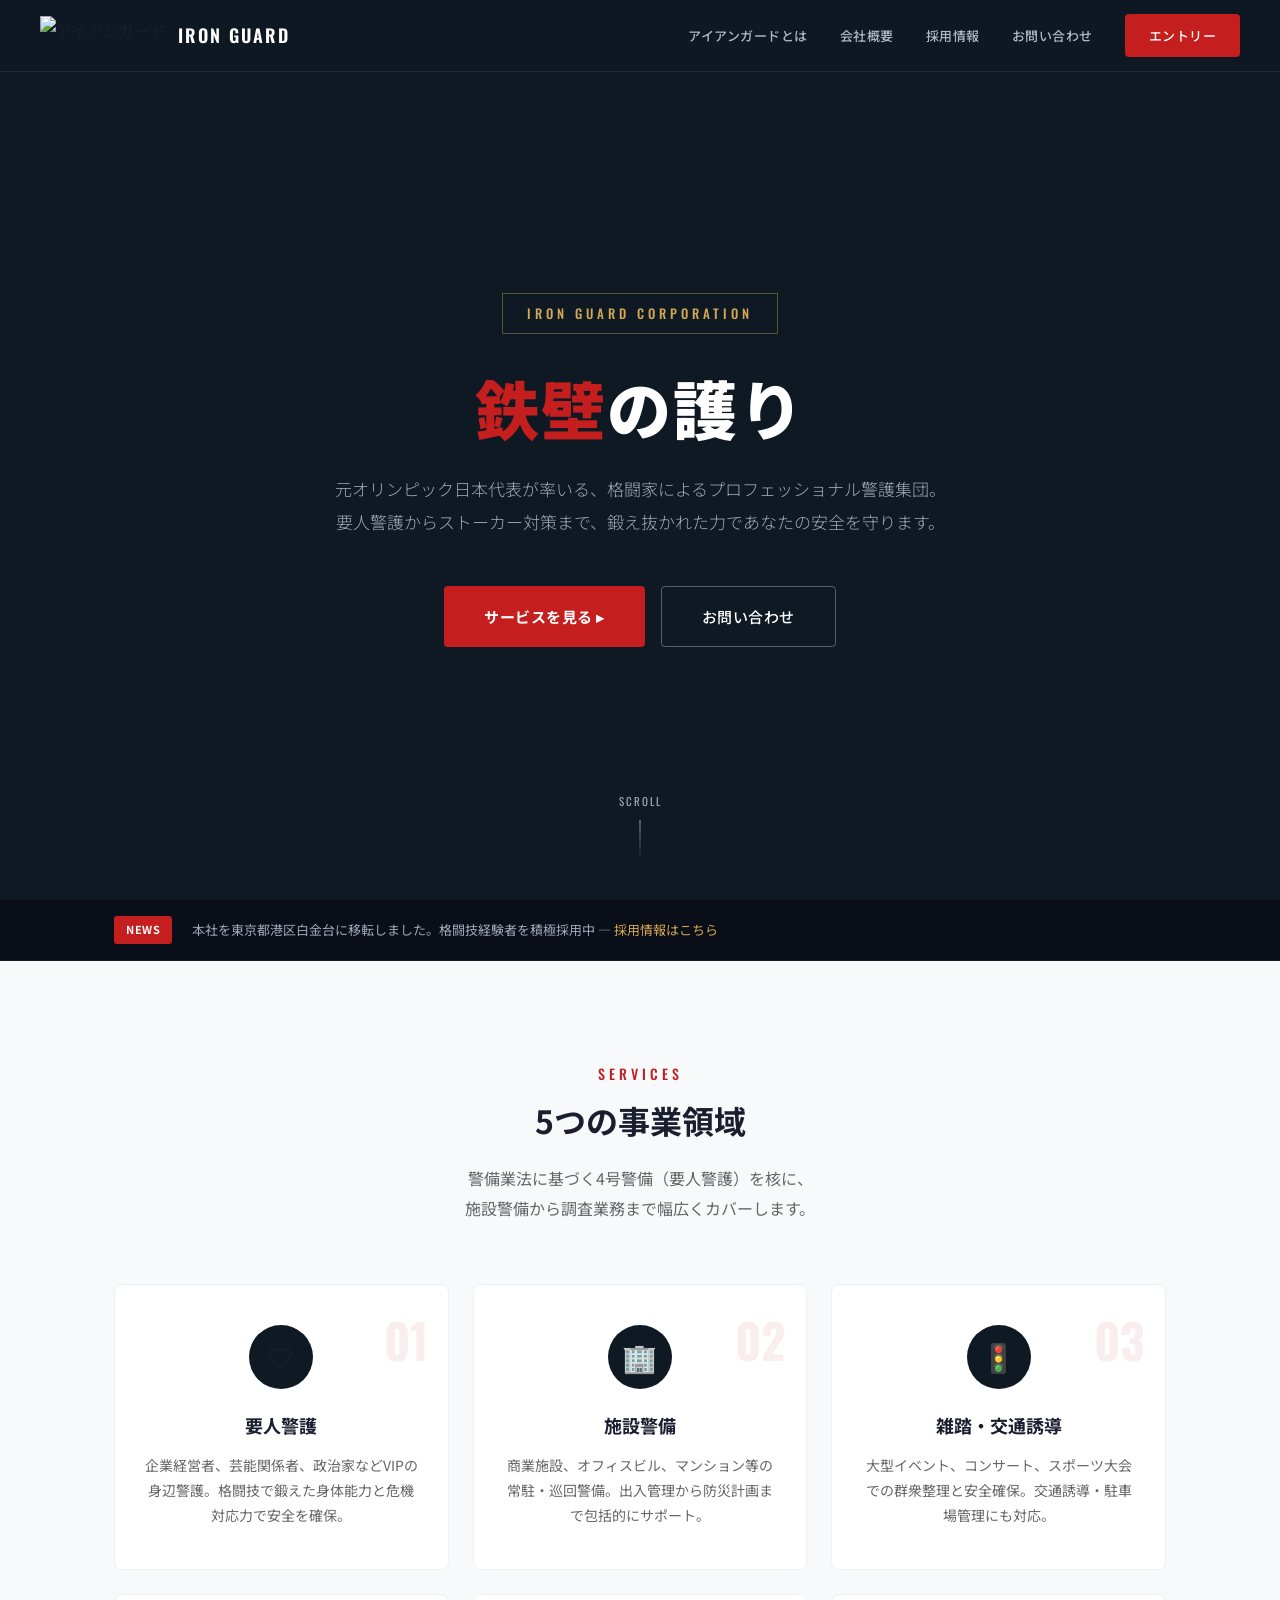
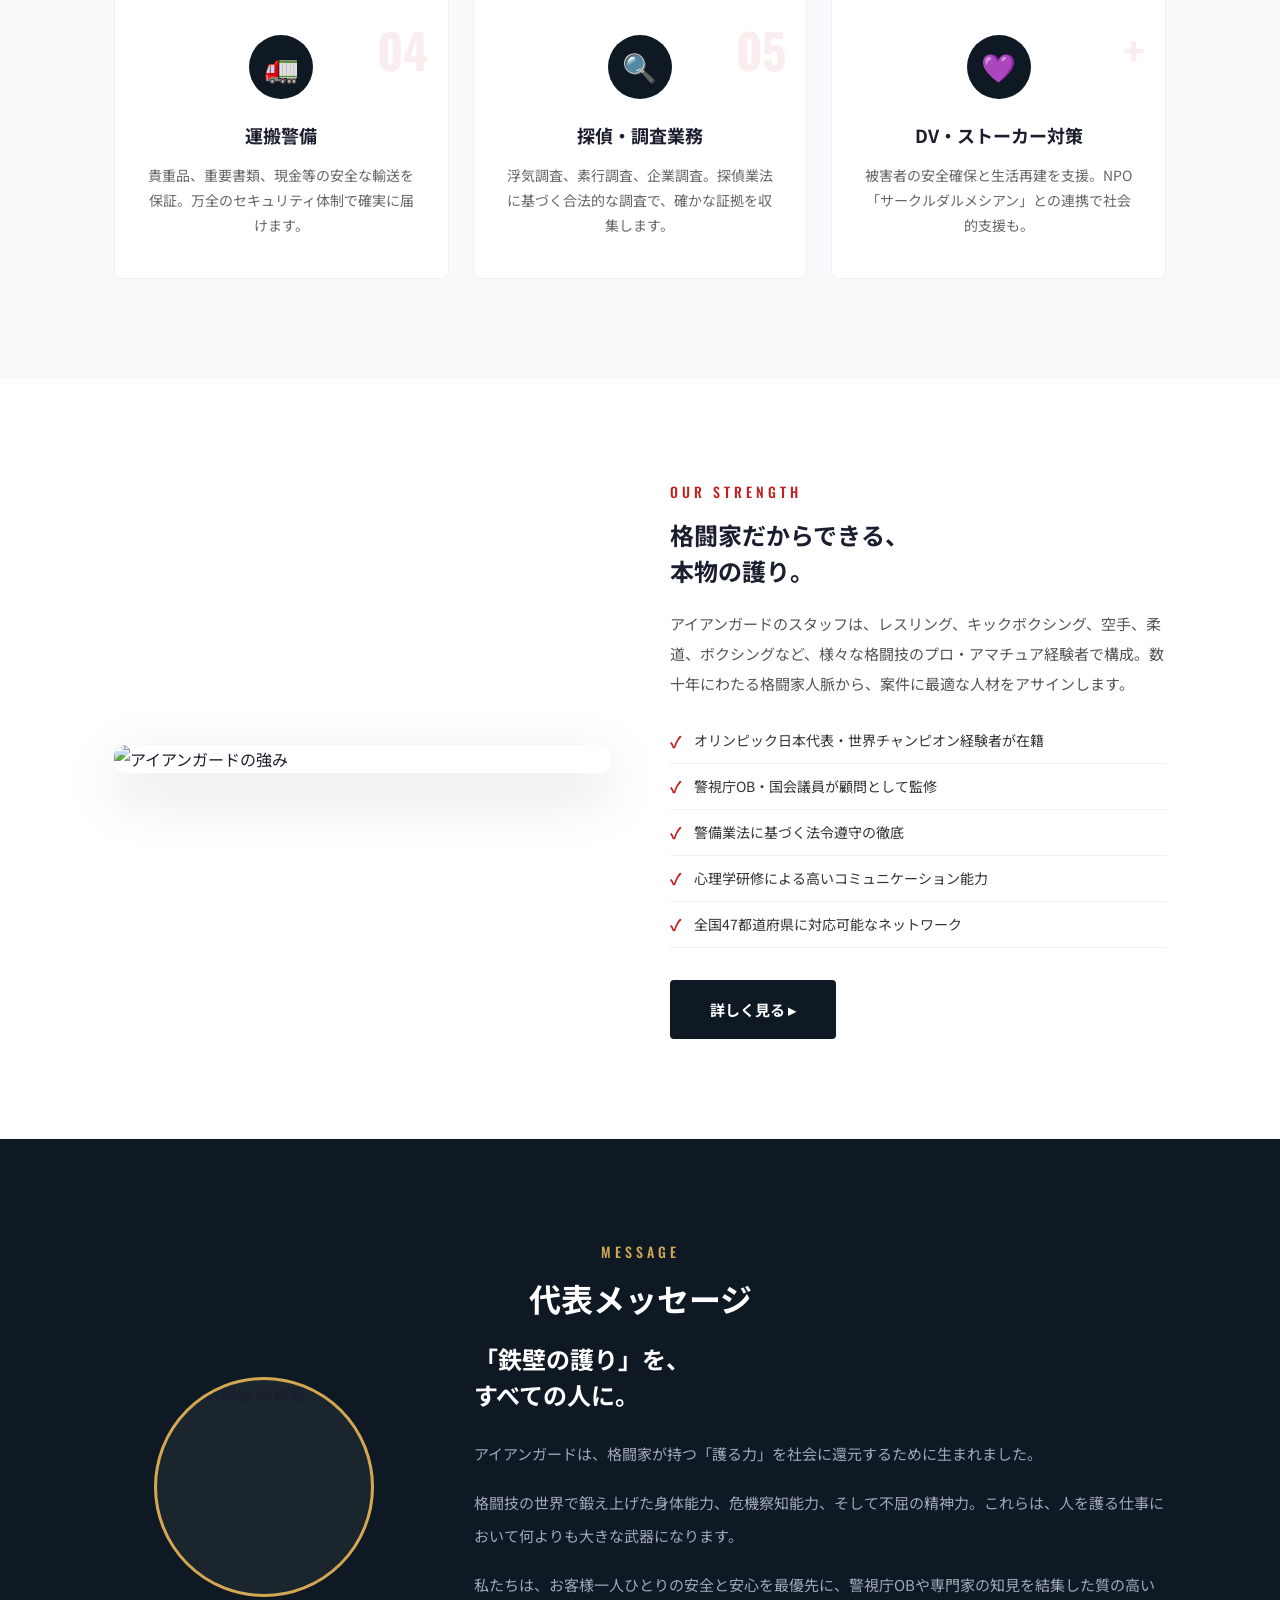
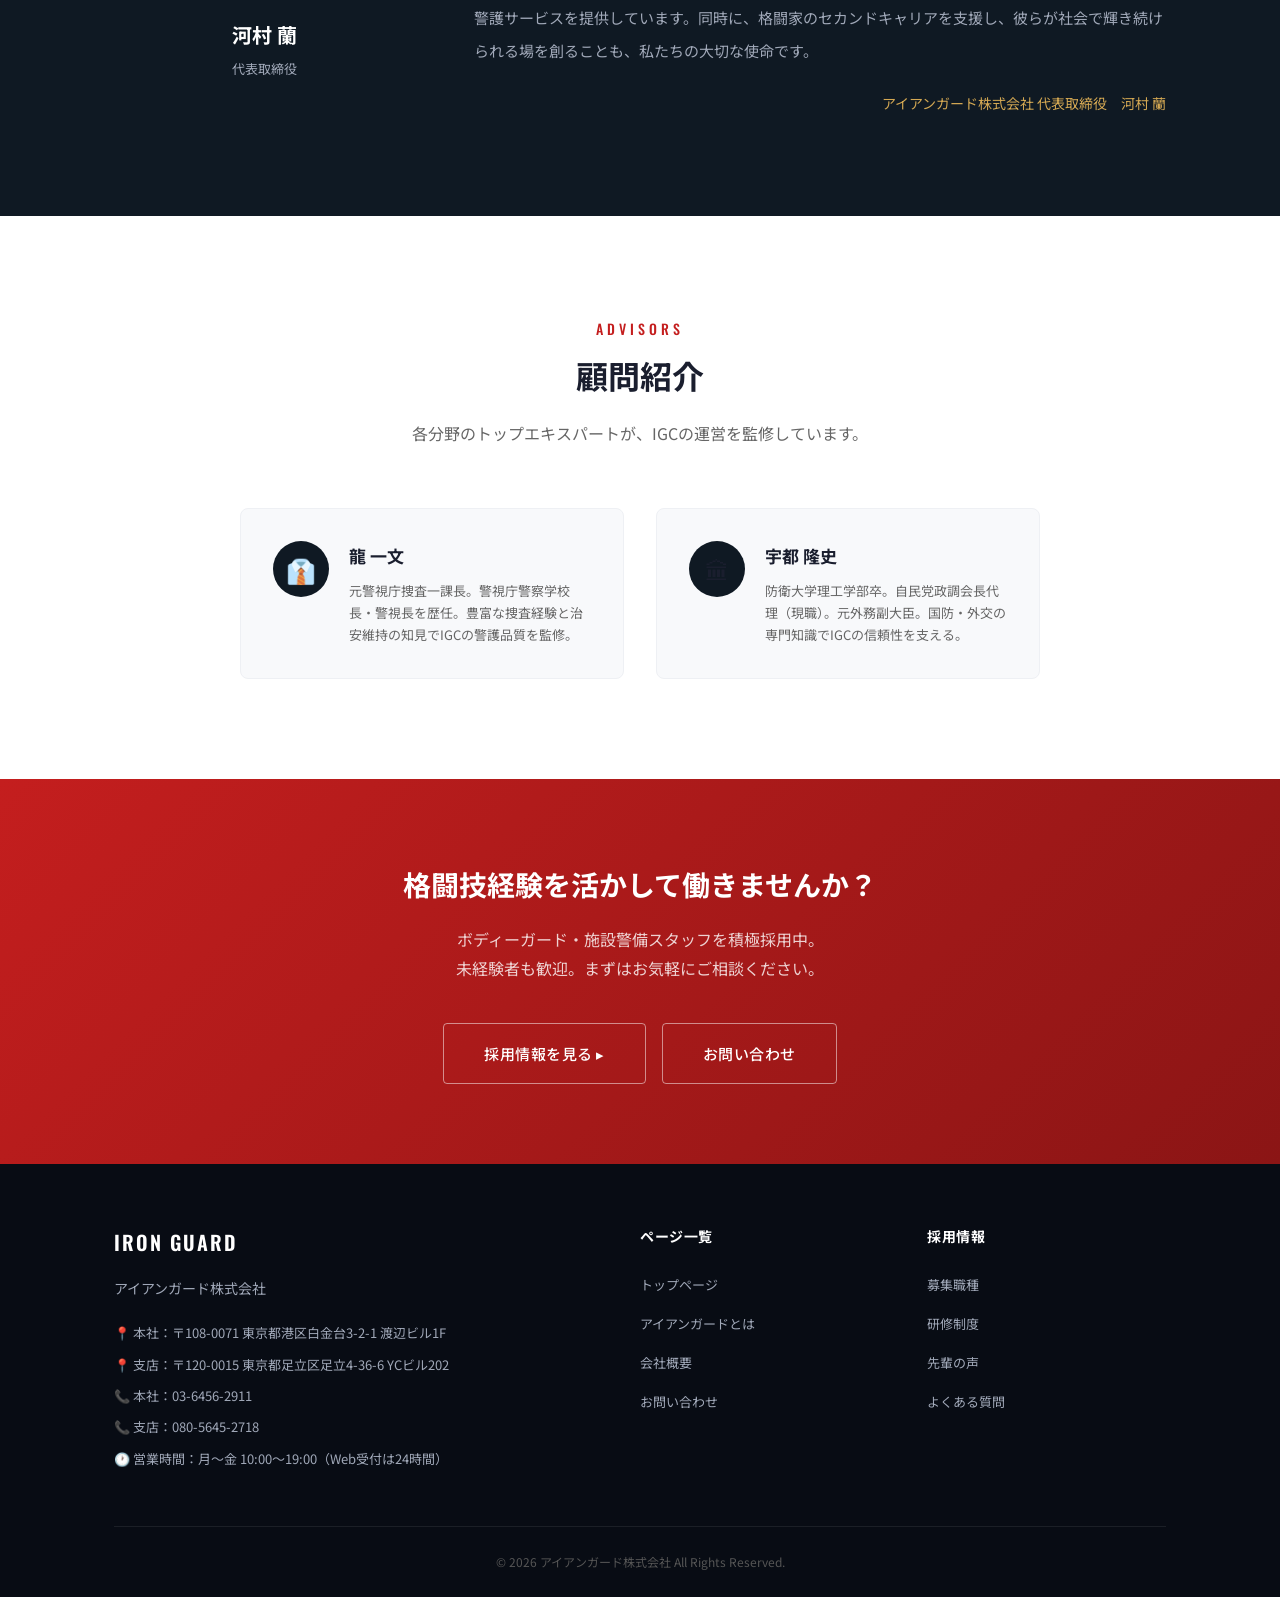
==== index.html @ bd713d1b "Initial commit: Iron Guard Corporation website Static HTML/CSS corporate site with recruitment page " ====
<!DOCTYPE html>
<html lang="ja">
<head>
<meta charset="UTF-8">
<meta name="viewport" content="width=device-width, initial-scale=1.0">
<title>アイアンガード株式会社 | 鉄壁の護り - 格闘家によるプロフェッショナル警護</title>
<meta name="description" content="アイアンガード株式会社は、元オリンピック日本代表率いる格闘家集団によるプロフェッショナル警護サービスを提供。要人警護・施設警備・ストーカー対策・探偵業務まで。">
<link rel="preconnect" href="https://fonts.googleapis.com">
<link rel="preconnect" href="https://fonts.gstatic.com" crossorigin>
<link href="https://fonts.googleapis.com/css2?family=Noto+Sans+JP:wght@300;400;500;700;900&family=Oswald:wght@300;400;500;600;700&display=swap" rel="stylesheet">
<link rel="stylesheet" href="style.css">
<style>
.top-hero h1 { font-size: clamp(36px, 7vw, 64px); }
.top-hero .hero-content { max-width: 900px; }
.services-grid { display: grid; grid-template-columns: repeat(3, 1fr); gap: 24px; }
.service-card {
  background: #fff; border-radius: 8px; border: 1px solid #eef0f4;
  padding: 40px 28px; text-align: center; position: relative; overflow: hidden;
  transition: transform 0.3s, box-shadow 0.3s;
}
.service-card::before {
  content: ''; position: absolute; top: 0; left: 0; right: 0; height: 3px;
  background: #c41e1e; transform: scaleX(0); transition: transform 0.3s;
}
.service-card:hover::before { transform: scaleX(1); }
.service-card:hover { transform: translateY(-6px); box-shadow: 0 20px 60px rgba(0,0,0,0.08); }
.service-icon {
  width: 64px; height: 64px; margin: 0 auto 20px; background: #0f1923;
  border-radius: 50%; display: flex; align-items: center; justify-content: center; font-size: 28px;
}
.service-card h3 { font-size: 18px; font-weight: 700; margin-bottom: 12px; }
.service-card p { font-size: 14px; color: #666; line-height: 1.8; }
.service-num {
  font-family: 'Oswald', sans-serif; font-size: 48px; font-weight: 700;
  color: rgba(196,30,30,0.08); position: absolute; top: 12px; right: 20px;
}
.strength-grid { display: grid; grid-template-columns: 1fr 1fr; gap: 60px; align-items: center; }
.strength-img { border-radius: 12px; overflow: hidden; box-shadow: 0 20px 60px rgba(0,0,0,0.15); }
.strength-text h3 { font-size: 24px; font-weight: 700; margin-bottom: 20px; line-height: 1.5; }
.strength-text p { font-size: 15px; color: #555; line-height: 2; margin-bottom: 20px; }
.strength-list { list-style: none; margin-bottom: 32px; }
.strength-list li {
  font-size: 14px; color: #333; padding: 8px 0; display: flex; align-items: center;
  gap: 12px; border-bottom: 1px solid #f0f1f4;
}
.strength-list li::before { content: '✓'; color: #c41e1e; font-weight: 700; font-size: 16px; flex-shrink: 0; }
.ceo-section { background: #0f1923; }
.ceo-grid { display: grid; grid-template-columns: 300px 1fr; gap: 60px; align-items: center; }
.ceo-photo-frame {
  width: 220px; height: 220px; margin: 0 auto 20px; border-radius: 50%;
  border: 3px solid #d4a853; overflow: hidden; background: rgba(255,255,255,0.05);
  display: flex; align-items: center; justify-content: center;
}
.ceo-photo-frame img { width: 100%; height: 100%; object-fit: cover; }
.ceo-name { font-size: 20px; font-weight: 700; color: #fff; margin-bottom: 4px; text-align: center; }
.ceo-title-text { font-size: 13px; color: #a0a8b8; text-align: center; }
.ceo-message h3 { font-size: 24px; font-weight: 700; color: #fff; margin-bottom: 24px; line-height: 1.5; }
.ceo-message p { font-size: 15px; color: #a0a8b8; line-height: 2.2; margin-bottom: 16px; }
.ceo-message .signature { text-align: right; font-size: 14px; color: #d4a853; margin-top: 24px; }
.advisor-grid { display: grid; grid-template-columns: repeat(2, 1fr); gap: 32px; max-width: 800px; margin: 0 auto; }
.advisor-card {
  background: #f8f9fb; border-radius: 8px; padding: 32px; display: flex;
  gap: 20px; align-items: flex-start; border: 1px solid #eef0f4;
}
.advisor-icon {
  width: 56px; height: 56px; background: #0f1923; border-radius: 50%;
  display: flex; align-items: center; justify-content: center; font-size: 24px; flex-shrink: 0;
}
.advisor-info h4 { font-size: 17px; font-weight: 700; margin-bottom: 8px; }
.advisor-info p { font-size: 13px; color: #666; line-height: 1.7; }
.news-bar { background: #0a0e18; border-bottom: 1px solid rgba(255,255,255,0.06); padding: 16px 0; }
.news-bar .container { display: flex; align-items: center; gap: 20px; }
.news-badge {
  background: #c41e1e; color: #fff; font-size: 11px; font-weight: 700;
  padding: 4px 12px; border-radius: 3px; flex-shrink: 0; letter-spacing: 0.5px;
}
.news-text { font-size: 13px; color: #a0a8b8; }
@media (max-width: 1024px) {
  .services-grid { grid-template-columns: repeat(2, 1fr); }
  .strength-grid, .ceo-grid { grid-template-columns: 1fr; }
  .ceo-photo { order: -1; }
  .advisor-grid { grid-template-columns: 1fr; }
}
@media (max-width: 768px) { .services-grid { grid-template-columns: 1fr; } }
</style>
</head>
<body>

<header class="site-header">
  <a href="index.html" class="logo">
    <img src="https://ironguardcorp.jp/wp-content/uploads/2022/01/logo.jpg" alt="アイアンガード">
    <span class="logo-text">IRON GUARD</span>
  </a>
  <div class="menu-toggle" onclick="toggleMenu()"><span></span><span></span><span></span></div>
  <nav id="mainNav">
    <a href="about.html">アイアンガードとは</a>
    <a href="company.html">会社概要</a>
    <a href="recruit.html">採用情報</a>
    <a href="contact.html">お問い合わせ</a>
    <a href="recruit.html#entry" class="header-cta">エントリー</a>
  </nav>
</header>

<section class="hero top-hero">
  <div class="hero-bg" style="background-image: url('https://ironguardcorp.jp/wp-content/uploads/2022/01/top1.jpg');"></div>
  <div class="hero-overlay"></div>
  <div class="hero-content">
    <div class="hero-badge">IRON GUARD CORPORATION</div>
    <h1><em>鉄壁</em>の護り</h1>
    <p class="hero-sub">元オリンピック日本代表が率いる、格闘家によるプロフェッショナル警護集団。<br>要人警護からストーカー対策まで、鍛え抜かれた力であなたの安全を守ります。</p>
    <div class="hero-buttons">
      <a href="about.html" class="btn-primary">サービスを見る ▸</a>
      <a href="contact.html" class="btn-outline">お問い合わせ</a>
    </div>
  </div>
  <div class="scroll-indicator"><span>SCROLL</span><div class="line"></div></div>
</section>

<div class="news-bar">
  <div class="container">
    <span class="news-badge">NEWS</span>
    <span class="news-text">本社を東京都港区白金台に移転しました。格闘技経験者を積極採用中 — <a href="recruit.html" style="color:#d4a853;">採用情報はこちら</a></span>
  </div>
</div>

<section class="section-padding bg-light">
  <div class="container">
    <div class="text-center fade-in">
      <div class="section-label">SERVICES</div>
      <h2 class="section-title">5つの事業領域</h2>
      <p class="section-subtitle">警備業法に基づく4号警備（要人警護）を核に、<br>施設警備から調査業務まで幅広くカバーします。</p>
    </div>
    <div class="services-grid">
      <div class="service-card fade-in"><span class="service-num">01</span><div class="service-icon">🛡</div><h3>要人警護</h3><p>企業経営者、芸能関係者、政治家などVIPの身辺警護。格闘技で鍛えた身体能力と危機対応力で安全を確保。</p></div>
      <div class="service-card fade-in"><span class="service-num">02</span><div class="service-icon">🏢</div><h3>施設警備</h3><p>商業施設、オフィスビル、マンション等の常駐・巡回警備。出入管理から防災計画まで包括的にサポート。</p></div>
      <div class="service-card fade-in"><span class="service-num">03</span><div class="service-icon">🚦</div><h3>雑踏・交通誘導</h3><p>大型イベント、コンサート、スポーツ大会での群衆整理と安全確保。交通誘導・駐車場管理にも対応。</p></div>
      <div class="service-card fade-in"><span class="service-num">04</span><div class="service-icon">🚛</div><h3>運搬警備</h3><p>貴重品、重要書類、現金等の安全な輸送を保証。万全のセキュリティ体制で確実に届けます。</p></div>
      <div class="service-card fade-in"><span class="service-num">05</span><div class="service-icon">🔍</div><h3>探偵・調査業務</h3><p>浮気調査、素行調査、企業調査。探偵業法に基づく合法的な調査で、確かな証拠を収集します。</p></div>
      <div class="service-card fade-in"><span class="service-num">+</span><div class="service-icon">💜</div><h3>DV・ストーカー対策</h3><p>被害者の安全確保と生活再建を支援。NPO「サークルダルメシアン」との連携で社会的支援も。</p></div>
    </div>
  </div>
</section>

<section class="section-padding bg-white">
  <div class="container">
    <div class="strength-grid">
      <div class="strength-img fade-in">
        <img src="https://ironguardcorp.jp/wp-content/uploads/2022/01/personal-trainer-22.jpg" alt="アイアンガードの強み">
      </div>
      <div class="strength-text fade-in">
        <div class="section-label">OUR STRENGTH</div>
        <h3>格闘家だからできる、<br>本物の護り。</h3>
        <p>アイアンガードのスタッフは、レスリング、キックボクシング、空手、柔道、ボクシングなど、様々な格闘技のプロ・アマチュア経験者で構成。数十年にわたる格闘家人脈から、案件に最適な人材をアサインします。</p>
        <ul class="strength-list">
          <li>オリンピック日本代表・世界チャンピオン経験者が在籍</li>
          <li>警視庁OB・国会議員が顧問として監修</li>
          <li>警備業法に基づく法令遵守の徹底</li>
          <li>心理学研修による高いコミュニケーション能力</li>
          <li>全国47都道府県に対応可能なネットワーク</li>
        </ul>
        <a href="about.html" class="btn-dark">詳しく見る ▸</a>
      </div>
    </div>
  </div>
</section>

<section class="ceo-section section-padding">
  <div class="container">
    <div class="text-center fade-in">
      <div class="section-label light">MESSAGE</div>
      <h2 class="section-title text-white">代表メッセージ</h2>
    </div>
    <div class="ceo-grid fade-in">
      <div class="ceo-photo">
        <div class="ceo-photo-frame">
          <img src="https://ironguardcorp.jp/wp-content/uploads/2022/06/IMG_0694-300x300.jpg" alt="代表取締役 河村蘭">
        </div>
        <div class="ceo-name">河村 蘭</div>
        <div class="ceo-title-text">代表取締役</div>
      </div>
      <div class="ceo-message">
        <h3>「鉄壁の護り」を、<br>すべての人に。</h3>
        <p>アイアンガードは、格闘家が持つ「護る力」を社会に還元するために生まれました。</p>
        <p>格闘技の世界で鍛え上げた身体能力、危機察知能力、そして不屈の精神力。これらは、人を護る仕事において何よりも大きな武器になります。</p>
        <p>私たちは、お客様一人ひとりの安全と安心を最優先に、警視庁OBや専門家の知見を結集した質の高い警護サービスを提供しています。同時に、格闘家のセカンドキャリアを支援し、彼らが社会で輝き続けられる場を創ることも、私たちの大切な使命です。</p>
        <div class="signature">アイアンガード株式会社 代表取締役　河村 蘭</div>
      </div>
    </div>
  </div>
</section>

<section class="section-padding bg-white">
  <div class="container">
    <div class="text-center fade-in">
      <div class="section-label">ADVISORS</div>
      <h2 class="section-title">顧問紹介</h2>
      <p class="section-subtitle">各分野のトップエキスパートが、IGCの運営を監修しています。</p>
    </div>
    <div class="advisor-grid fade-in">
      <div class="advisor-card">
        <div class="advisor-icon">👔</div>
        <div class="advisor-info"><h4>龍 一文</h4><p>元警視庁捜査一課長。警視庁警察学校長・警視長を歴任。豊富な捜査経験と治安維持の知見でIGCの警護品質を監修。</p></div>
      </div>
      <div class="advisor-card">
        <div class="advisor-icon">🏛</div>
        <div class="advisor-info"><h4>宇都 隆史</h4><p>防衛大学理工学部卒。自民党政調会長代理（現職）。元外務副大臣。国防・外交の専門知識でIGCの信頼性を支える。</p></div>
      </div>
    </div>
  </div>
</section>

<section class="cta-banner">
  <div class="container fade-in">
    <h2>格闘技経験を活かして働きませんか？</h2>
    <p>ボディーガード・施設警備スタッフを積極採用中。<br>未経験者も歓迎。まずはお気軽にご相談ください。</p>
    <div class="hero-buttons">
      <a href="recruit.html" class="btn-outline">採用情報を見る ▸</a>
      <a href="contact.html" class="btn-outline">お問い合わせ</a>
    </div>
  </div>
</section>

<footer class="site-footer">
  <div class="container">
    <div class="footer-top">
      <div>
        <div class="footer-logo">IRON GUARD</div>
        <div class="footer-company-name">アイアンガード株式会社</div>
        <div class="footer-contact-item">📍 本社：〒108-0071 東京都港区白金台3-2-1 渡辺ビル1F</div>
        <div class="footer-contact-item">📍 支店：〒120-0015 東京都足立区足立4-36-6 YCビル202</div>
        <div class="footer-contact-item">📞 本社：03-6456-2911</div>
        <div class="footer-contact-item">📞 支店：080-5645-2718</div>
        <div class="footer-contact-item">🕐 営業時間：月〜金 10:00〜19:00（Web受付は24時間）</div>
      </div>
      <div>
        <div class="footer-heading">ページ一覧</div>
        <ul class="footer-links">
          <li><a href="index.html">トップページ</a></li>
          <li><a href="about.html">アイアンガードとは</a></li>
          <li><a href="company.html">会社概要</a></li>
          <li><a href="contact.html">お問い合わせ</a></li>
        </ul>
      </div>
      <div>
        <div class="footer-heading">採用情報</div>
        <ul class="footer-links">
          <li><a href="recruit.html">募集職種</a></li>
          <li><a href="recruit.html#training">研修制度</a></li>
          <li><a href="recruit.html#interview">先輩の声</a></li>
          <li><a href="recruit.html#faq">よくある質問</a></li>
        </ul>
      </div>
    </div>
    <div class="footer-bottom"><p>&copy; 2026 アイアンガード株式会社 All Rights Reserved.</p></div>
  </div>
</footer>

<button class="back-to-top" id="backToTop" onclick="window.scrollTo({top:0,behavior:'smooth'})">▲</button>

<script>
function toggleMenu() { document.getElementById('mainNav').classList.toggle('open'); }
const observer = new IntersectionObserver((entries) => {
  entries.forEach(entry => { if (entry.isIntersecting) entry.target.classList.add('visible'); });
}, { threshold: 0.1, rootMargin: '0px 0px -50px 0px' });
document.querySelectorAll('.fade-in').forEach(el => observer.observe(el));
window.addEventListener('scroll', () => { document.getElementById('backToTop').classList.toggle('visible', window.scrollY > 600); });
</script>
</body>
</html>
---- style.css ----
/* ========================================
   IRON GUARD - SHARED STYLES
   ======================================== */

/* ========== RESET & BASE ========== */
*, *::before, *::after { margin: 0; padding: 0; box-sizing: border-box; }
html { scroll-behavior: smooth; font-size: 16px; }
body {
  font-family: 'Noto Sans JP', sans-serif;
  color: #1a1e2e;
  background: #ffffff;
  line-height: 1.8;
  overflow-x: hidden;
}
img { max-width: 100%; height: auto; display: block; }
a { text-decoration: none; color: inherit; transition: opacity 0.3s; }
a:hover { opacity: 0.8; }

/* ========== UTILITY ========== */
.container { max-width: 1100px; margin: 0 auto; padding: 0 24px; }
.container-narrow { max-width: 800px; margin: 0 auto; padding: 0 24px; }
.section-padding { padding: 100px 0; }
.text-center { text-align: center; }
.text-white { color: #ffffff; }

.section-label {
  font-family: 'Oswald', sans-serif;
  font-size: 14px;
  font-weight: 500;
  letter-spacing: 4px;
  text-transform: uppercase;
  color: #c41e1e;
  margin-bottom: 12px;
}
.section-label.light { color: #d4a853; }

.section-title {
  font-family: 'Noto Sans JP', sans-serif;
  font-size: 32px;
  font-weight: 700;
  line-height: 1.4;
  margin-bottom: 20px;
}
.section-subtitle {
  font-size: 16px;
  color: #666;
  max-width: 640px;
  margin: 0 auto 60px;
  line-height: 1.9;
}
.section-subtitle.light { color: #a0a8b8; }

/* ========== HEADER / NAV ========== */
.site-header {
  position: fixed;
  top: 0; left: 0; right: 0;
  z-index: 1000;
  padding: 0 40px;
  height: 72px;
  display: flex;
  align-items: center;
  justify-content: space-between;
  background: rgba(15, 25, 35, 0.95);
  backdrop-filter: blur(12px);
  border-bottom: 1px solid rgba(255,255,255,0.08);
  transition: background 0.3s;
}
.site-header .logo {
  display: flex;
  align-items: center;
  gap: 12px;
}
.site-header .logo img { height: 40px; width: auto; }
.site-header .logo-text {
  font-family: 'Oswald', sans-serif;
  font-size: 18px;
  font-weight: 600;
  color: #fff;
  letter-spacing: 2px;
  text-transform: uppercase;
}
.site-header nav { display: flex; align-items: center; gap: 32px; }
.site-header nav a {
  font-size: 13px;
  font-weight: 500;
  color: #b0b8c8;
  letter-spacing: 0.5px;
  transition: color 0.3s;
}
.site-header nav a:hover { color: #fff; opacity: 1; }
.site-header nav a.active { color: #d4a853; }
.header-cta {
  background: #c41e1e;
  color: #fff !important;
  padding: 10px 24px;
  border-radius: 4px;
  font-size: 13px;
  font-weight: 700;
  letter-spacing: 0.5px;
}
.header-cta:hover { background: #a81818; opacity: 1 !important; }

.menu-toggle { display: none; flex-direction: column; gap: 5px; cursor: pointer; padding: 8px; }
.menu-toggle span { display: block; width: 24px; height: 2px; background: #fff; transition: 0.3s; }

/* ========== HERO ========== */
.hero {
  position: relative;
  min-height: 100vh;
  display: flex;
  align-items: center;
  justify-content: center;
  background: #0f1923;
  overflow: hidden;
}
.hero-half { min-height: 60vh; }
.hero-bg {
  position: absolute;
  inset: 0;
  background-size: cover;
  background-position: center;
  background-repeat: no-repeat;
  opacity: 0.35;
  filter: grayscale(30%);
}
.hero-overlay {
  position: absolute;
  inset: 0;
  background: linear-gradient(180deg, rgba(15,25,35,0.6) 0%, rgba(15,25,35,0.85) 100%);
}
.hero-content {
  position: relative;
  z-index: 2;
  text-align: center;
  padding: 120px 24px 80px;
  max-width: 800px;
}
.hero-badge {
  display: inline-block;
  font-family: 'Oswald', sans-serif;
  font-size: 13px;
  font-weight: 500;
  letter-spacing: 4px;
  text-transform: uppercase;
  color: #d4a853;
  border: 1px solid rgba(212,168,83,0.4);
  padding: 8px 24px;
  margin-bottom: 32px;
}
.hero h1 {
  font-family: 'Noto Sans JP', sans-serif;
  font-size: clamp(32px, 6vw, 56px);
  font-weight: 900;
  color: #fff;
  line-height: 1.3;
  margin-bottom: 24px;
  letter-spacing: 2px;
}
.hero h1 em { font-style: normal; color: #c41e1e; }
.hero-sub {
  font-size: 17px;
  color: #a0a8b8;
  line-height: 1.9;
  margin-bottom: 48px;
  font-weight: 300;
}
.hero-buttons { display: flex; gap: 16px; justify-content: center; flex-wrap: wrap; }

.scroll-indicator {
  position: absolute;
  bottom: 40px;
  left: 50%;
  transform: translateX(-50%);
  z-index: 2;
  display: flex;
  flex-direction: column;
  align-items: center;
  gap: 8px;
  color: #a0a8b8;
  font-size: 11px;
  letter-spacing: 2px;
  text-transform: uppercase;
  font-family: 'Oswald', sans-serif;
}
.scroll-indicator .line {
  width: 1px;
  height: 40px;
  background: linear-gradient(180deg, #a0a8b8, transparent);
  animation: scrollPulse 2s infinite;
}
@keyframes scrollPulse {
  0%, 100% { opacity: 0.3; }
  50% { opacity: 1; }
}

/* ========== BUTTONS ========== */
.btn-primary {
  display: inline-flex;
  align-items: center;
  gap: 8px;
  background: #c41e1e;
  color: #fff;
  padding: 16px 40px;
  font-size: 15px;
  font-weight: 700;
  border-radius: 4px;
  border: none;
  cursor: pointer;
  transition: background 0.3s, transform 0.2s;
  letter-spacing: 0.5px;
}
.btn-primary:hover { background: #a81818; transform: translateY(-2px); opacity: 1; }
.btn-outline {
  display: inline-flex;
  align-items: center;
  gap: 8px;
  background: transparent;
  color: #fff;
  padding: 16px 40px;
  font-size: 15px;
  font-weight: 500;
  border-radius: 4px;
  border: 1px solid rgba(255,255,255,0.3);
  cursor: pointer;
  transition: border-color 0.3s, background 0.3s;
  letter-spacing: 0.5px;
}
.btn-outline:hover { border-color: #fff; background: rgba(255,255,255,0.05); opacity: 1; }
.btn-dark {
  display: inline-flex;
  align-items: center;
  gap: 8px;
  background: #0f1923;
  color: #fff;
  padding: 16px 40px;
  font-size: 15px;
  font-weight: 700;
  border-radius: 4px;
  border: none;
  cursor: pointer;
  transition: background 0.3s, transform 0.2s;
}
.btn-dark:hover { background: #1a2a3e; transform: translateY(-2px); opacity: 1; }

/* ========== BACKGROUNDS ========== */
.bg-dark { background: #0f1923; }
.bg-light { background: #f8f9fb; }
.bg-white { background: #fff; }

/* ========== CTA BANNER ========== */
.cta-banner {
  background: linear-gradient(135deg, #c41e1e 0%, #8b1515 100%);
  padding: 80px 0;
  text-align: center;
}
.cta-banner h2 {
  font-size: 28px;
  font-weight: 700;
  color: #fff;
  margin-bottom: 16px;
}
.cta-banner p {
  font-size: 16px;
  color: rgba(255,255,255,0.8);
  margin-bottom: 40px;
  line-height: 1.8;
}
.cta-banner .btn-outline { border-color: rgba(255,255,255,0.5); }
.cta-banner .btn-outline:hover { background: rgba(255,255,255,0.1); border-color: #fff; }

/* ========== FOOTER ========== */
.site-footer {
  background: #080c14;
  padding: 60px 0 0;
}
.footer-top {
  display: grid;
  grid-template-columns: 2fr 1fr 1fr;
  gap: 48px;
  padding-bottom: 48px;
  border-bottom: 1px solid rgba(255,255,255,0.08);
}
.footer-logo {
  font-family: 'Oswald', sans-serif;
  font-size: 20px;
  font-weight: 600;
  color: #fff;
  letter-spacing: 2px;
  margin-bottom: 16px;
}
.footer-company-name {
  font-size: 14px;
  color: #a0a8b8;
  margin-bottom: 20px;
}
.footer-contact-item {
  font-size: 13px;
  color: #a0a8b8;
  margin-bottom: 8px;
  display: flex;
  align-items: center;
  gap: 8px;
}
.footer-heading {
  font-size: 14px;
  font-weight: 700;
  color: #fff;
  margin-bottom: 20px;
  letter-spacing: 0.5px;
}
.footer-links { list-style: none; }
.footer-links li { margin-bottom: 10px; }
.footer-links a {
  font-size: 13px;
  color: #a0a8b8;
  transition: color 0.3s;
}
.footer-links a:hover { color: #d4a853; opacity: 1; }
.footer-bottom {
  padding: 24px 0;
  text-align: center;
  font-size: 12px;
  color: #555;
}

/* ========== BACK TO TOP ========== */
.back-to-top {
  position: fixed;
  bottom: 32px;
  right: 32px;
  width: 48px;
  height: 48px;
  background: #c41e1e;
  color: #fff;
  border-radius: 50%;
  display: flex;
  align-items: center;
  justify-content: center;
  font-size: 20px;
  cursor: pointer;
  opacity: 0;
  visibility: hidden;
  transition: all 0.3s;
  z-index: 999;
  border: none;
}
.back-to-top.visible { opacity: 1; visibility: visible; }
.back-to-top:hover { background: #a81818; transform: translateY(-3px); }

/* ========== ANIMATIONS ========== */
.fade-in {
  opacity: 0;
  transform: translateY(30px);
  transition: opacity 0.7s ease, transform 0.7s ease;
}
.fade-in.visible { opacity: 1; transform: translateY(0); }

/* ========== RESPONSIVE (common) ========== */
@media (max-width: 1024px) {
  .footer-top { grid-template-columns: 1fr; gap: 32px; }
}
@media (max-width: 768px) {
  .site-header { padding: 0 20px; }
  .site-header nav { display: none; }
  .site-header nav.open {
    display: flex;
    flex-direction: column;
    position: absolute;
    top: 72px; left: 0; right: 0;
    background: rgba(15,25,35,0.98);
    padding: 24px;
    gap: 16px;
    border-bottom: 1px solid rgba(255,255,255,0.08);
  }
  .menu-toggle { display: flex; }
  .section-padding { padding: 64px 0; }
  .section-title { font-size: 26px; }
  .hero h1 { font-size: 28px; }
  .hero-buttons { flex-direction: column; align-items: center; }
  .btn-primary, .btn-outline, .btn-dark { width: 100%; justify-content: center; }
}
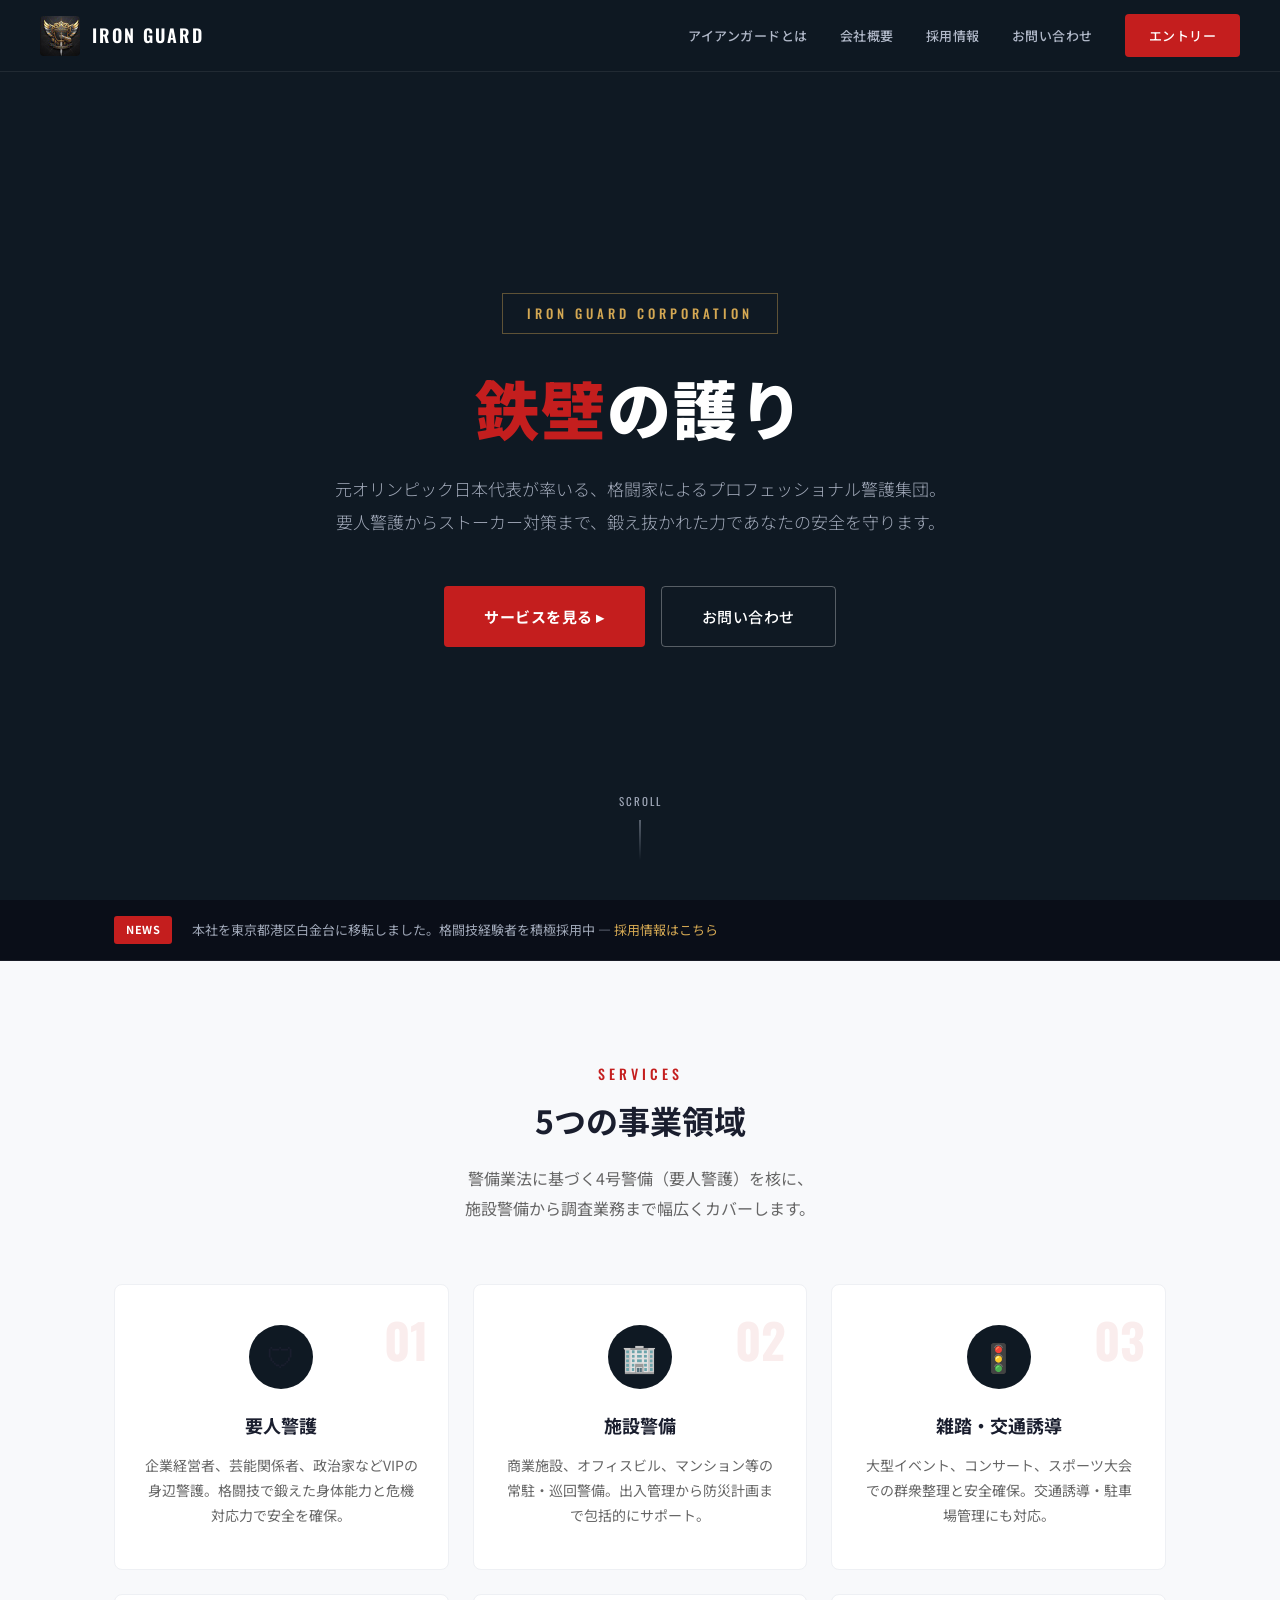
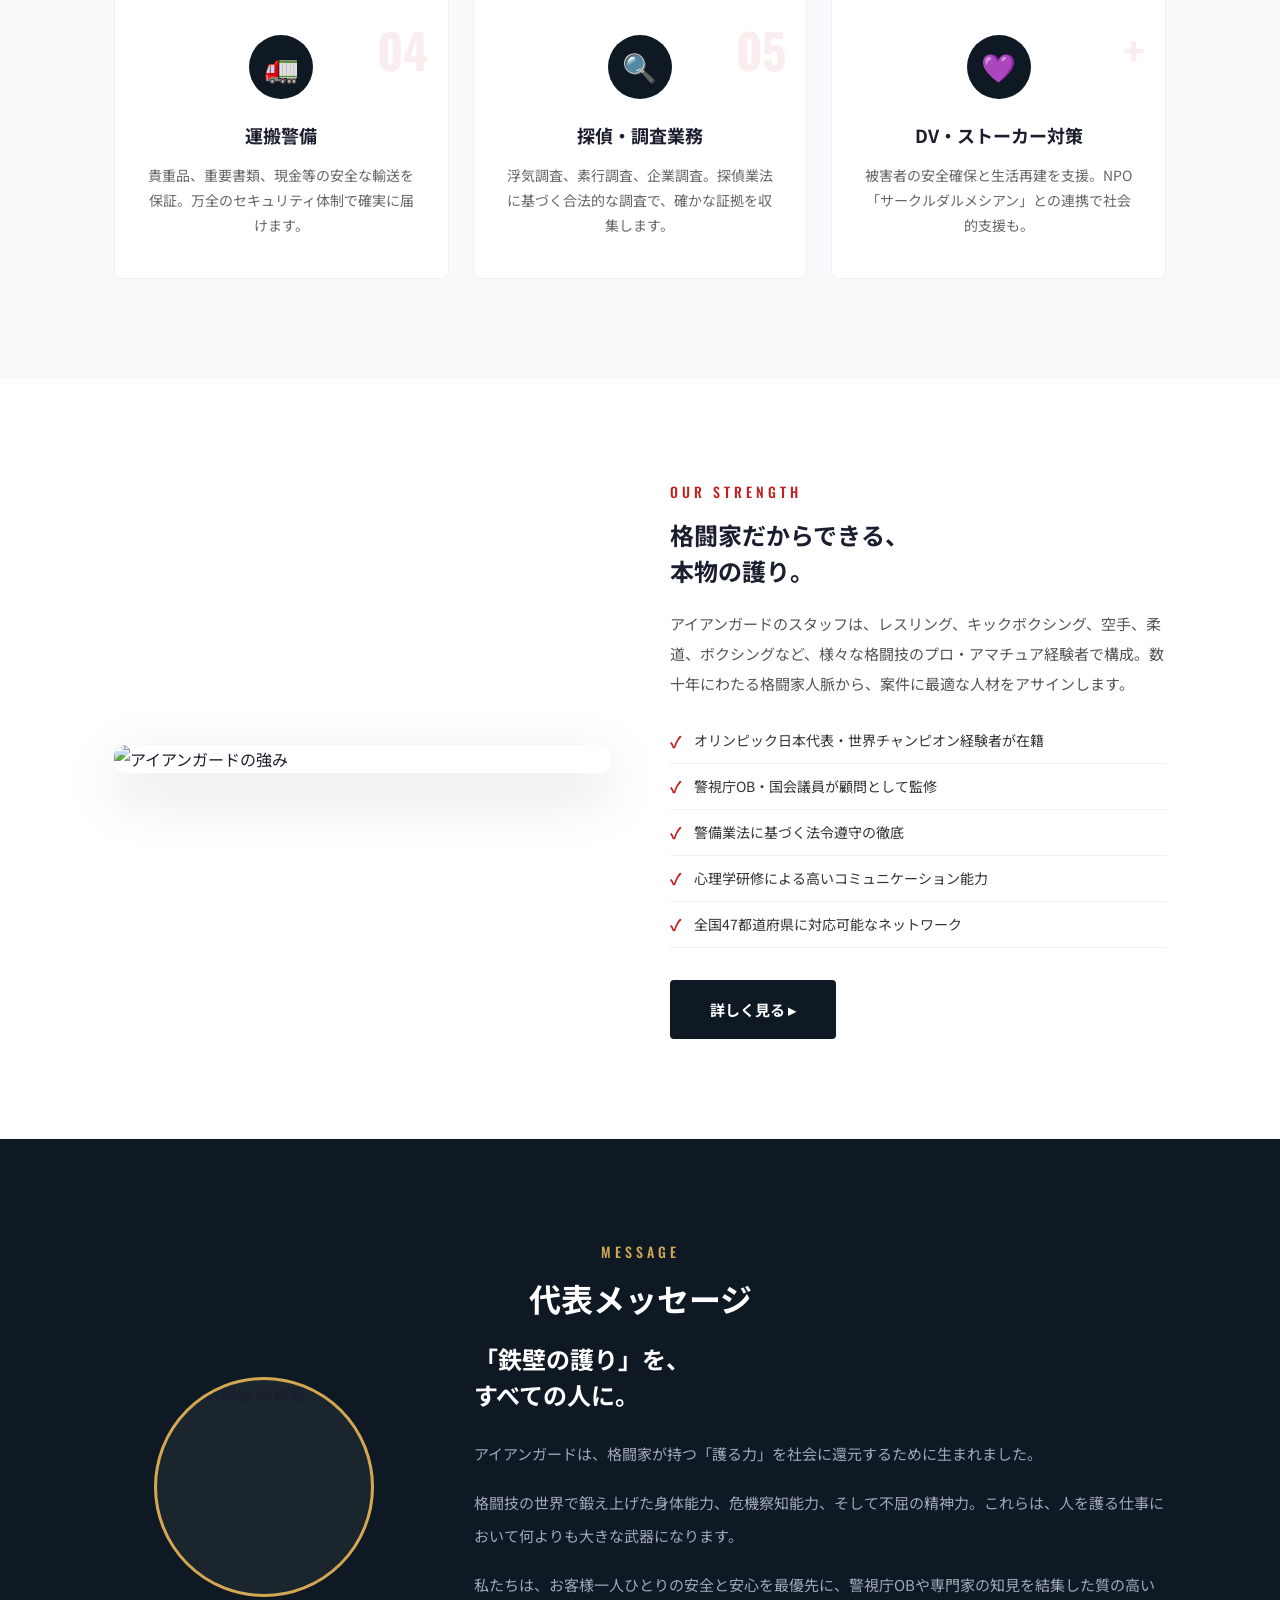
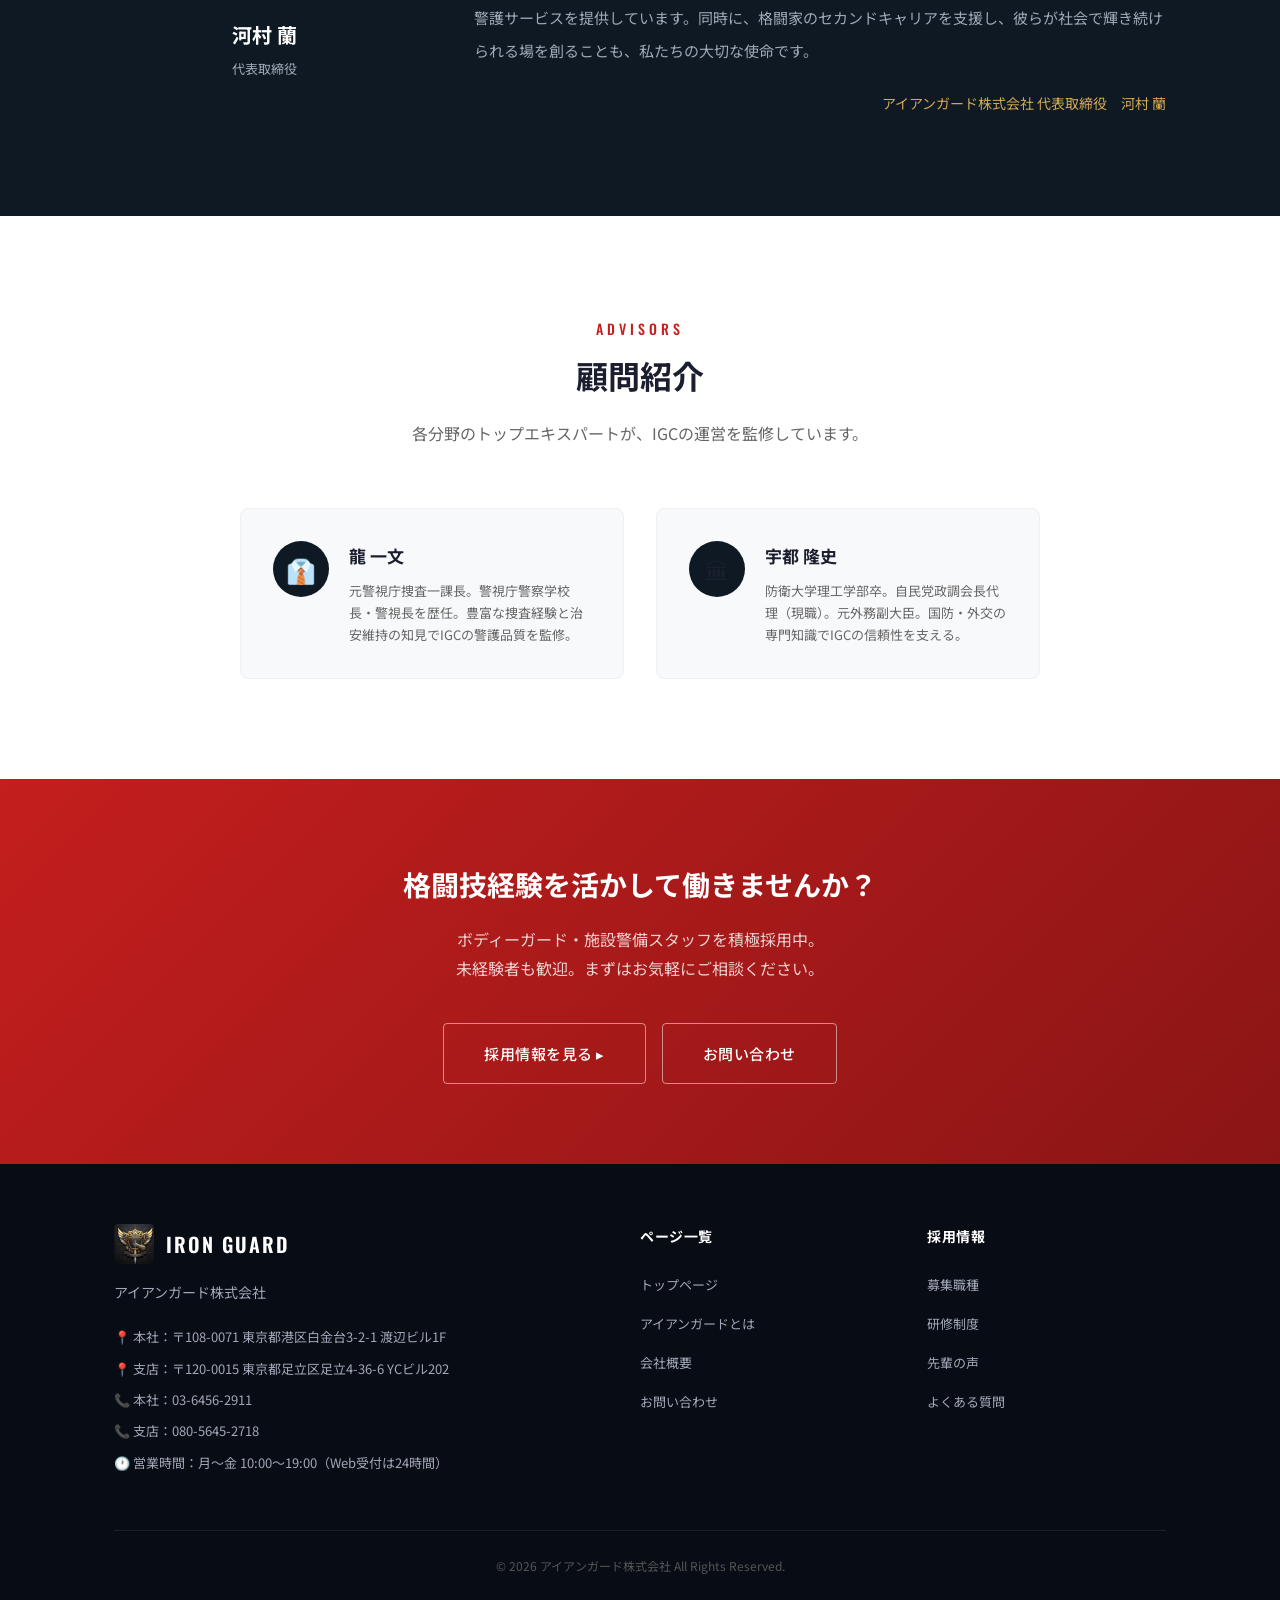
==== commit 9cc19a2b: "feat: implement Phase 4 improvements for recruitment page - Add trimmed company logo to all pages (h" ====
--- a/index.html
+++ b/index.html
@@ -88,7 +88,7 @@
 
 <header class="site-header">
   <a href="index.html" class="logo">
-    <img src="https://ironguardcorp.jp/wp-content/uploads/2022/01/logo.jpg" alt="アイアンガード">
+    <img src="assets/logo-80.jpg" alt="アイアンガード" width="48" height="48" style="border-radius: 4px;">
     <span class="logo-text">IRON GUARD</span>
   </a>
   <div class="menu-toggle" onclick="toggleMenu()"><span></span><span></span><span></span></div>
@@ -224,7 +224,7 @@
   <div class="container">
     <div class="footer-top">
       <div>
-        <div class="footer-logo">IRON GUARD</div>
+        <div class="footer-logo" style="display:flex;align-items:center;gap:12px;"><img src="assets/logo-80.jpg" alt="アイアンガード" width="40" height="40" style="border-radius:4px;"> IRON GUARD</div>
         <div class="footer-company-name">アイアンガード株式会社</div>
         <div class="footer-contact-item">📍 本社：〒108-0071 東京都港区白金台3-2-1 渡辺ビル1F</div>
         <div class="footer-contact-item">📍 支店：〒120-0015 東京都足立区足立4-36-6 YCビル202</div>
